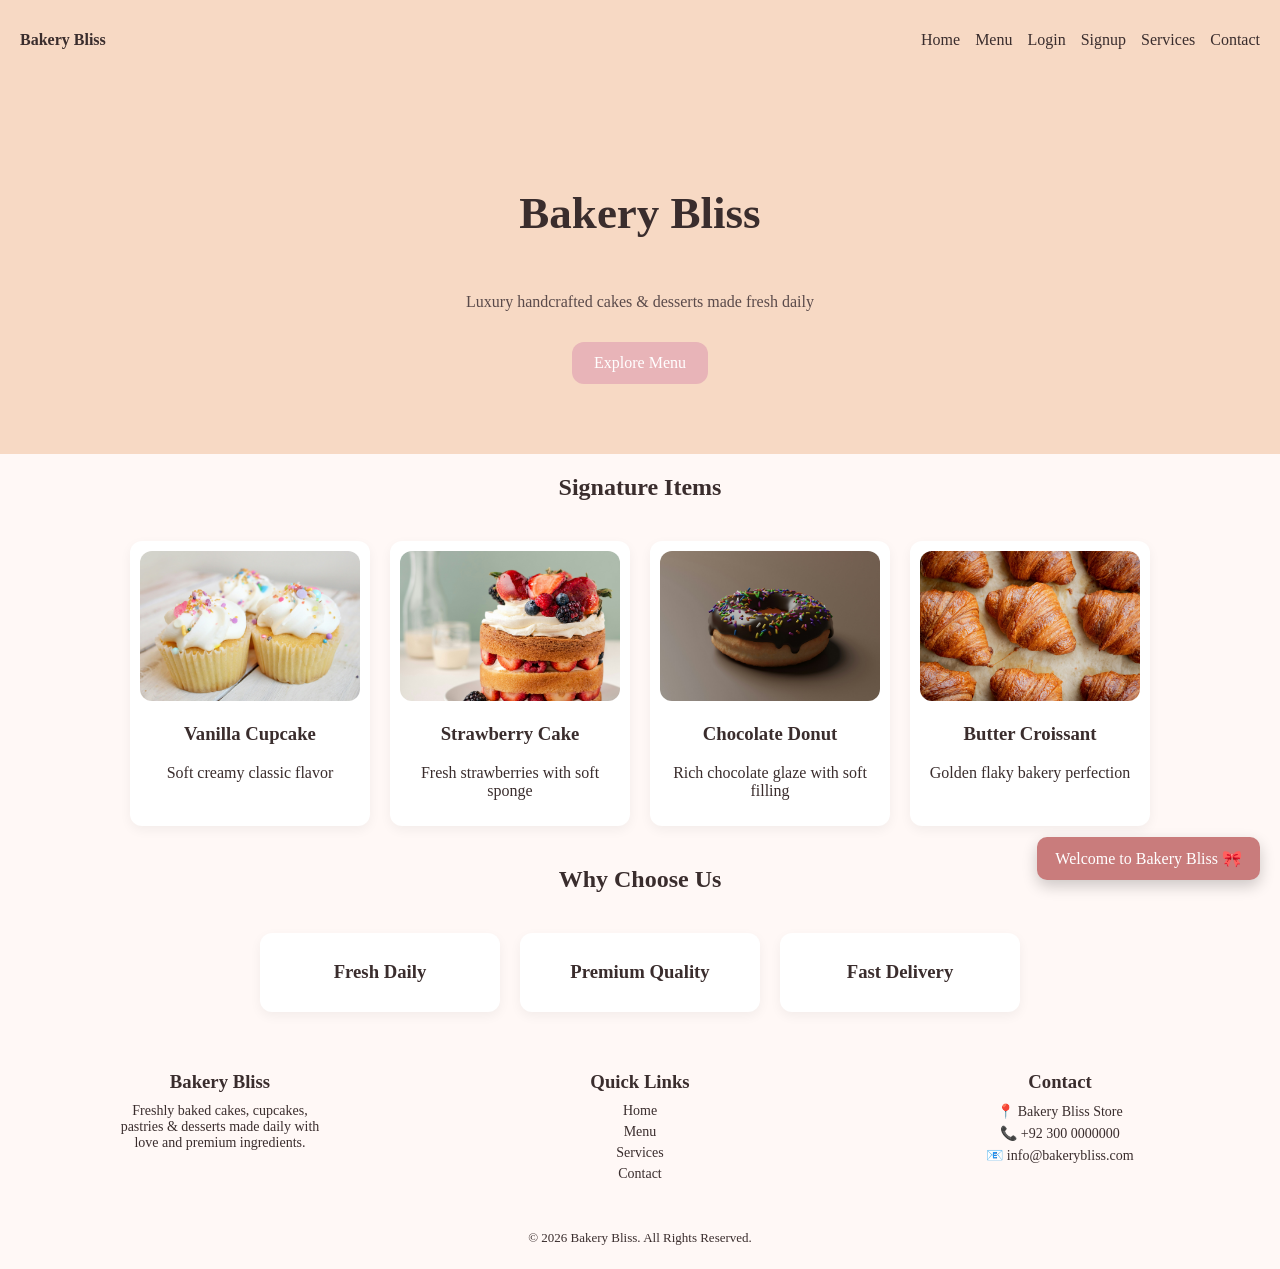
==== index.html @ 53894794 "initialcommit" ====
<!DOCTYPE html>
<html>
<head>
  <title>Bakery Bliss</title>
  <link rel="stylesheet" href="cssFile/globalStyles.css">
</head>

<body onload="showWelcome()">

<!-- NAV -->
<nav>

  <a href="index.html">Bakery Bliss</a>

  <label for="menu" class="menu-icon">☰</label>
  <input type="checkbox" id="menu">

  <ul>
    <li><a href="index.html">Home</a></li>
    <li><a href="pages/menu.html">Menu</a></li>
    <li><a href="pages/login.html">Login</a></li>
    <li><a href="pages/signup.html">Signup</a></li>
    <li><a href="pages/services.html">Services</a></li>
    <li><a href="pages/contact.html">Contact</a></li>
  </ul>

</nav>

<!-- HERO -->
<section class="hero">
  <h1>Bakery Bliss</h1>
  <p>Luxury handcrafted cakes & desserts made fresh daily</p>

  <a href="pages/menu.html" class="hero-btn">Explore Menu</a>
</section>

<!-- SIGNATURE ITEMS -->
<h2>Signature Items</h2>

<div class="card-container">

  <div class="card">
    <img src="sources/vanillacupcake.jpg">
    <h3>Vanilla Cupcake</h3>
    <p>Soft creamy classic flavor</p>
  </div>

  <div class="card">
    <img src="sources/strawberrycake.jpg">
    <h3>Strawberry Cake</h3>
    <p>Fresh strawberries with soft sponge</p>
  </div>

  <div class="card">
    <img src="sources/chocolatedonut.jpg">
    <h3>Chocolate Donut</h3>
    <p>Rich chocolate glaze with soft filling</p>
  </div>

  <div class="card">
    <img src="sources/buttercrossiant.jpg">
    <h3>Butter Croissant</h3>
    <p>Golden flaky bakery perfection</p>
  </div>

</div>

<!-- WHY CHOOSE US -->
<h2>Why Choose Us</h2>

<div class="card-container">
  <div class="card"><h3>Fresh Daily</h3></div>
  <div class="card"><h3>Premium Quality</h3></div>
  <div class="card"><h3>Fast Delivery</h3></div>
</div>

<!-- FOOTER (FIXED) -->
<footer>

  <div class="footer-container">

    <div class="footer-box">
      <h3>Bakery Bliss</h3>
      <p>
        Freshly baked cakes, cupcakes, pastries & desserts made daily with love and premium ingredients.
      </p>
    </div>

    <div class="footer-box">
      <h3>Quick Links</h3>

      <p><a href="index.html">Home</a></p>
      <p><a href="pages/menu.html">Menu</a></p>
      <p><a href="pages/services.html">Services</a></p>
      <p><a href="pages/contact.html">Contact</a></p>
    </div>

    <div class="footer-box">
      <h3>Contact</h3>
      <p>📍 Bakery Bliss Store</p>
      <p>📞 +92 300 0000000</p>
      <p>📧 info@bakerybliss.com</p>
    </div>

  </div>

  <p class="footer-bottom">
    © 2026 Bakery Bliss. All Rights Reserved.
  </p>

</footer>

<!-- JS -->
<script src="jsFile/jsFunctions.js"></script>

</body>
</html>
---- cssFile/globalStyles.css ----
/* =========================================================
   DESIGN SYSTEM (STRICT)
========================================================= */
:root {

  --brand-primary-color: #e8b4b8;
  --brand-secondary-color: #f7d9c4;
  --brand-third-color: #ffffff;
  --brand-accent-color: #c97c7c;

  --bg-main: #fff8f6;
  --bg-card: #ffffff;

  --text-primary-color: #3a2d2d;
  --text-secondary-color: #5a4a4a;

  --border-primary-color: #f7d9c4;

  --radius-md: 12px;
  --transition: 0.3s ease;
}

/* =========================================================
   BASE
========================================================= */
body {
  margin: 0;
  font-family: Georgia, serif;
  background: var(--bg-main);
  color: var(--text-primary-color);
}

/* =========================================================
   TYPOGRAPHY
========================================================= */
h1, h2, h3, p {
  text-align: center;
  color: var(--text-primary-color);
}

/* =========================================================
   NAVBAR (FLEX ONLY)
========================================================= */
nav {
  display: flex;
  justify-content: space-between;
  align-items: center;
  padding: 15px 20px;
  background: var(--brand-secondary-color);
  position: sticky;
  top: 0;
}

nav > a {
  text-decoration: none;
  font-weight: bold;
  color: var(--text-primary-color);
}

/* MENU */
nav ul {
  display: flex;
  list-style: none;
  gap: 15px;
}

nav a {
  text-decoration: none;
  color: var(--text-primary-color);
}

/* HAMBURGER */
#menu {
  display: none;
}

.menu-icon {
  display: none;
  font-size: 24px;
}

/* MOBILE */
@media(max-width:768px){
  .menu-icon{display:block;}

  nav ul{
    display:none;
    flex-direction:column;
    position:absolute;
    right:0;
    top:60px;
    background:white;
    width:180px;
    padding:10px;
  }

  #menu:checked ~ ul{
    display:flex;
  }
}

/* =========================================================
   CARDS (MAGNOLIA STYLE)
========================================================= */
.card-container {
  display: flex;
  flex-wrap: wrap;
  justify-content: center;
  gap: 20px;
  padding: 20px;
}

.card {
  width: 220px;
  background: var(--bg-card);
  border-radius: var(--radius-md);
  text-align: center;
  padding: 10px;
  box-shadow: 0 4px 12px rgba(0,0,0,0.05);
}

.card img {
  width: 100%;
  height: 150px;
  object-fit: cover;
  border-radius: var(--radius-md);
}

/* =========================================================
   FORM
========================================================= */
.form-container {
  display: flex;
  justify-content: center;
  padding: 20px;
}

form {
  display: flex;
  flex-direction: column;
  gap: 10px;
  width: 300px;
  background: white;
  padding: 20px;
  border-radius: var(--radius-md);
}
/* =========================================================
   FORM ENHANCEMENT (DO NOT REMOVE OLD CODE)
========================================================= */

/* Improve spacing + shadow */
form {
  box-shadow: 0 6px 15px rgba(0,0,0,0.08);
}

/* Inputs styling */
input, textarea {
  padding: 10px;
  border: 1px solid var(--border-primary-color);
  border-radius: var(--radius-md);
  outline: none;
  transition: var(--transition);
}

/* Focus effect */
input:focus, textarea:focus {
  border-color: var(--brand-accent-color);
  box-shadow: 0 0 5px var(--brand-accent-color);
}

/* Button styling */
button {
  padding: 10px;
  border: none;
  border-radius: var(--radius-md);

  background: var(--brand-primary-color);
  color: white;

  cursor: pointer;
  transition: var(--transition);
}

/* Button hover */
button:hover {
  background: var(--brand-accent-color);
}

/* Link styling inside form */
form a {
  color: var(--brand-accent-color);
  text-decoration: none;
}

form a:hover {
  text-decoration: underline;
}
/* =========================================================
   TABLE
========================================================= */
.table-container {
  width: 100%;
  overflow-x: auto;
}

table {
  width: 100%;
  border-collapse: collapse;
  background: white;
}

th {
  background: var(--brand-primary-color);
  padding: 10px;
}

td {
  text-align: center;
  padding: 10px;
}

tr:nth-child(even){
  background:#fff3ea;
}

tr:hover{
  background: var(--brand-secondary-color);
}

.footer-container {
  display: flex;
  justify-content: space-around;
  flex-wrap: wrap;
  gap: 20px;
  padding: 20px;
}

.footer-box {
  width: 200px;
}

.footer-box h3 {
  margin-bottom: 10px;
}

.footer-box p {
  font-size: 14px;
  margin: 5px 0;
}

.footer-box a {
  text-decoration: none;
  color: var(--text-primary-color);
}

.footer-box a:hover {
  color: var(--brand-accent-color);
}

.footer-bottom {
  text-align: center;
  padding: 10px;
  font-size: 13px;
}
#toast {
  position: fixed;
  bottom: 20px;
  right: 20px;
  z-index: 9999;
}

.toast {
  background: var(--brand-primary-color);
  color: white;
  padding: 12px 18px;
  margin-top: 10px;
  border-radius: var(--radius-md);
  box-shadow: 0 6px 15px rgba(0,0,0,0.2);
  font-family: Georgia, serif;
  animation: slide 0.3s ease;
}

@keyframes slide {
  from { transform: translateX(100px); opacity: 0; }
  to { transform: translateX(0); opacity: 1; }
}
/* ================= HERO ================= */
.hero {
    display: flex;
    flex-direction: column;
    align-items: center;
    justify-content: center;

    padding: 70px 20px;
    text-align: center;

    background: var(--brand-secondary-color);
}

.hero h1 {
    font-size: 45px;
}

.hero p {
    max-width: 600px;
    color: var(--text-secondary-color);
}

.hero-btn {
    margin-top: 15px;
    padding: 12px 22px;
    background: var(--brand-primary-color);
    color: white;
    text-decoration: none;
    border-radius: var(--radius-md);
}

/* ================= TOAST ================= */
.toast {
    position: fixed;
    bottom: 20px;
    right: 20px;

    background: var(--brand-accent-color);
    color: white;

    padding: 12px 18px;
    border-radius: 10px;

    z-index: 9999;
}

/* ================= BUTTONS ================= */
button {
    padding: 8px 12px;
    border: none;
    border-radius: var(--radius-md);
    background: var(--brand-primary-color);
    color: white;
    cursor: pointer;
}
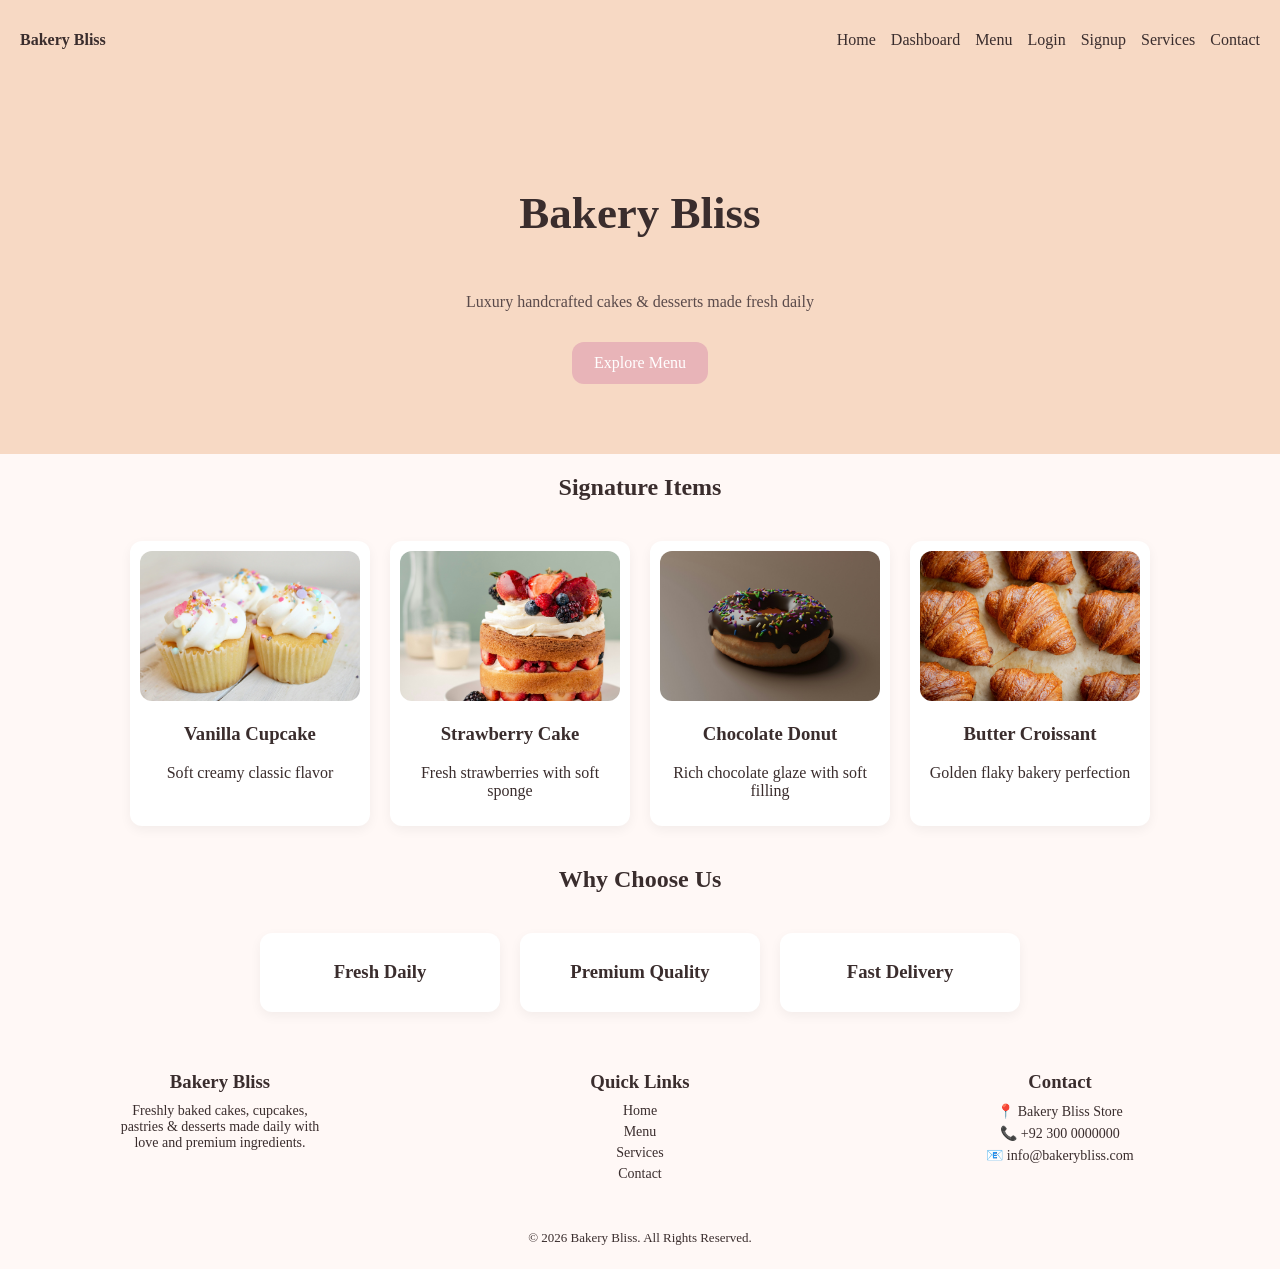
==== commit ec38011c: "Added dashboard page and images" ====
--- a/index.html
+++ b/index.html
@@ -17,6 +17,7 @@
 
   <ul>
     <li><a href="index.html">Home</a></li>
+    <li><a href="pages/dashboard.html">Dashboard</a></li>
     <li><a href="pages/menu.html">Menu</a></li>
     <li><a href="pages/login.html">Login</a></li>
     <li><a href="pages/signup.html">Signup</a></li>
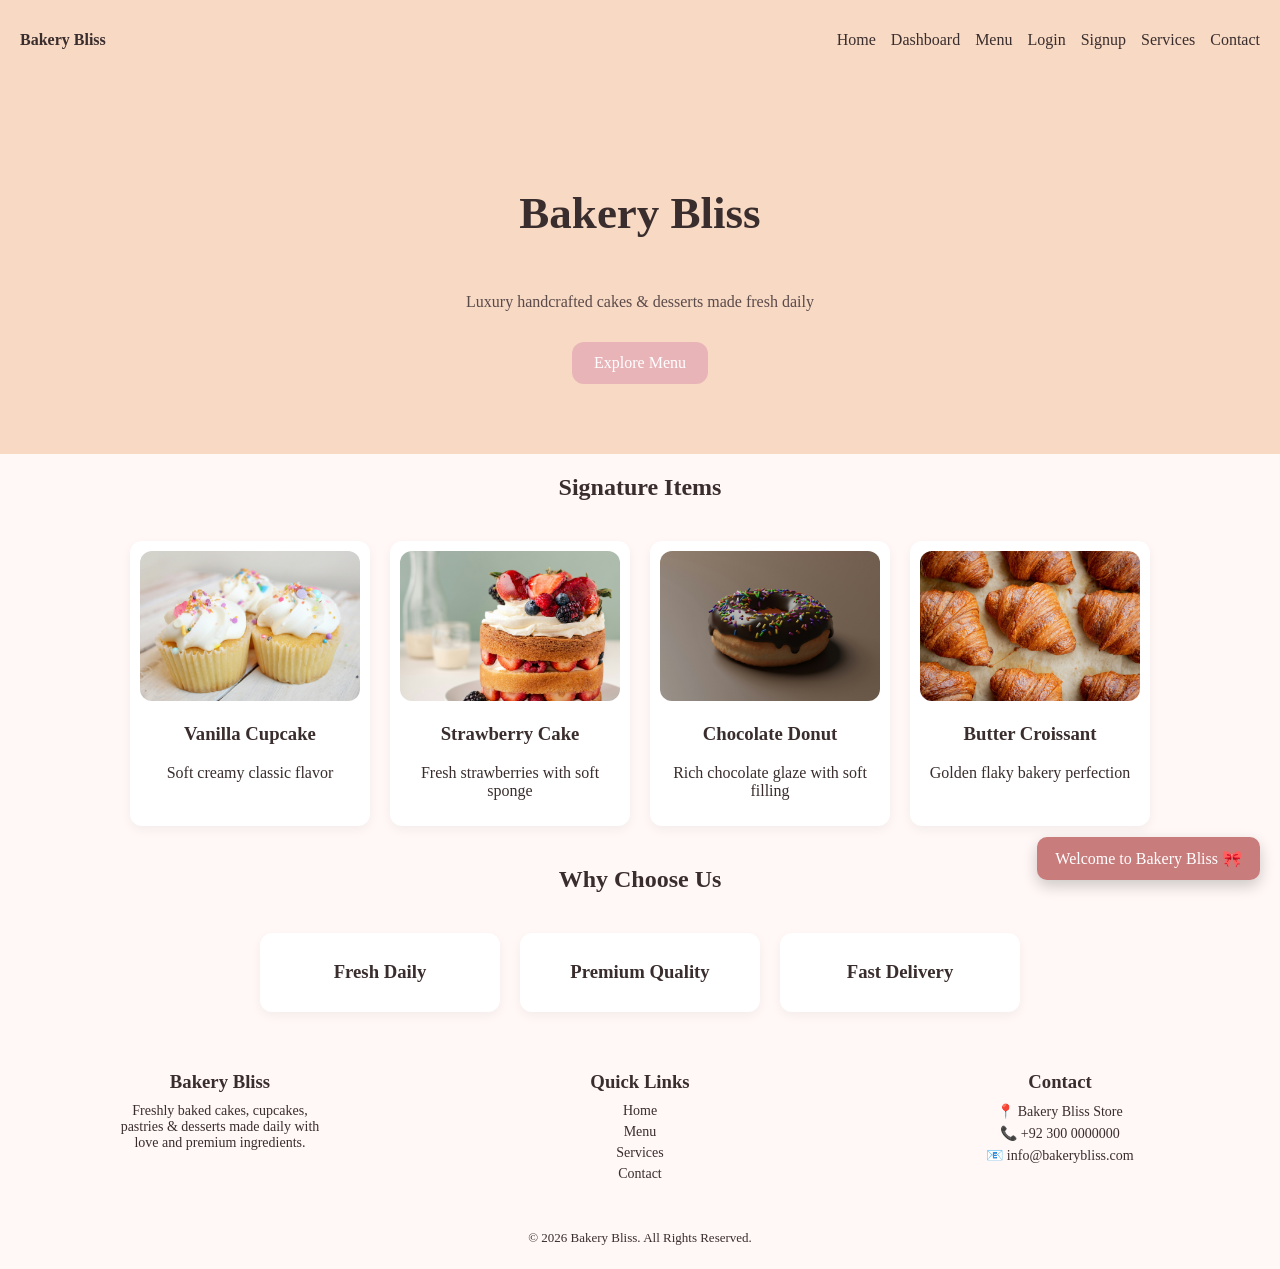
==== commit 22db66cb: "Updated dashboard and added images" ====
--- a/index.html
+++ b/index.html
@@ -5,7 +5,7 @@
   <link rel="stylesheet" href="cssFile/globalStyles.css">
 </head>
 
-<body onload="showWelcome()">
+<body>
 
 <!-- NAV -->
 <nav>
--- a/cssFile/globalStyles.css
+++ b/cssFile/globalStyles.css
@@ -338,4 +338,150 @@
     background: var(--brand-primary-color);
     color: white;
     cursor: pointer;
-}+}
+
+/* =========================================================
+   DASHBOARD STYLES
+========================================================= */
+
+/* Hero banner */
+.dash-hero {
+  display: flex;
+  align-items: center;
+  justify-content: space-between;
+  gap: 30px;
+  padding: 50px 60px;
+  background: var(--brand-secondary-color);
+  flex-wrap: wrap;
+}
+
+.dash-hero h1 {
+  font-size: 42px;
+  text-align: left;
+  margin-bottom: 12px;
+}
+
+.dash-hero p {
+  text-align: left;
+  color: var(--text-secondary-color);
+  max-width: 520px;
+  line-height: 1.7;
+  margin: 6px 0;
+}
+
+.dash-hero img {
+  width: 340px;
+  height: 260px;
+  object-fit: cover;
+  border-radius: var(--radius-md);
+  box-shadow: 0 8px 24px rgba(0,0,0,0.12);
+  flex-shrink: 0;
+}
+
+.dash-hero-text {
+  flex: 1;
+  min-width: 260px;
+}
+
+/* Section wrapper */
+.dash-section {
+  padding: 40px 20px 20px;
+}
+
+.dash-section h2 {
+  font-size: 28px;
+  margin-bottom: 6px;
+}
+
+.dash-section > p {
+  color: var(--text-secondary-color);
+  max-width: 700px;
+  margin: 0 auto 20px;
+  line-height: 1.6;
+}
+
+/* Stat number display */
+.dash-section .card h2 {
+  font-size: 36px;
+  color: var(--brand-accent-color);
+  margin-bottom: 4px;
+}
+
+.dash-section .card h3 {
+  font-size: 15px;
+  font-weight: bold;
+  margin-bottom: 8px;
+}
+
+.dash-section .card p {
+  font-size: 13px;
+  color: var(--text-secondary-color);
+  line-height: 1.5;
+  margin: 0 0 10px;
+}
+
+/* Action card icons — same style as featured product images */
+#stock-actions .card img {
+  width: 100%;
+  height: 150px;
+  object-fit: cover;
+  border-radius: var(--radius-md);
+  display: block;
+  padding: 0;
+  background: none;
+  box-sizing: border-box;
+}
+
+/* Chart card */
+.dash-chart-card {
+  width: 100%;
+  max-width: 860px;
+  padding: 24px;
+  box-sizing: border-box;
+}
+
+.dash-chart-card canvas {
+  width: 100%;
+  max-height: 340px;
+}
+
+/* Table status colours */
+tr[data-status="Low Stock"] td {
+  background: #fff3e0;
+}
+
+tr[data-status="Out of Stock"] td {
+  background: #fdecea;
+  color: #c0392b;
+}
+
+tr[data-status="In Stock"] td:nth-child(5) {
+  color: #2e7d32;
+  font-weight: bold;
+}
+
+/* Responsive */
+@media (max-width: 768px) {
+  .dash-hero {
+    flex-direction: column;
+    padding: 30px 20px;
+  }
+
+  .dash-hero h1 {
+    text-align: center;
+    font-size: 28px;
+  }
+
+  .dash-hero p {
+    text-align: center;
+  }
+
+  .dash-hero img {
+    width: 100%;
+    height: 200px;
+  }
+
+  .dash-chart-card {
+    width: 90%;
+  }
+}
